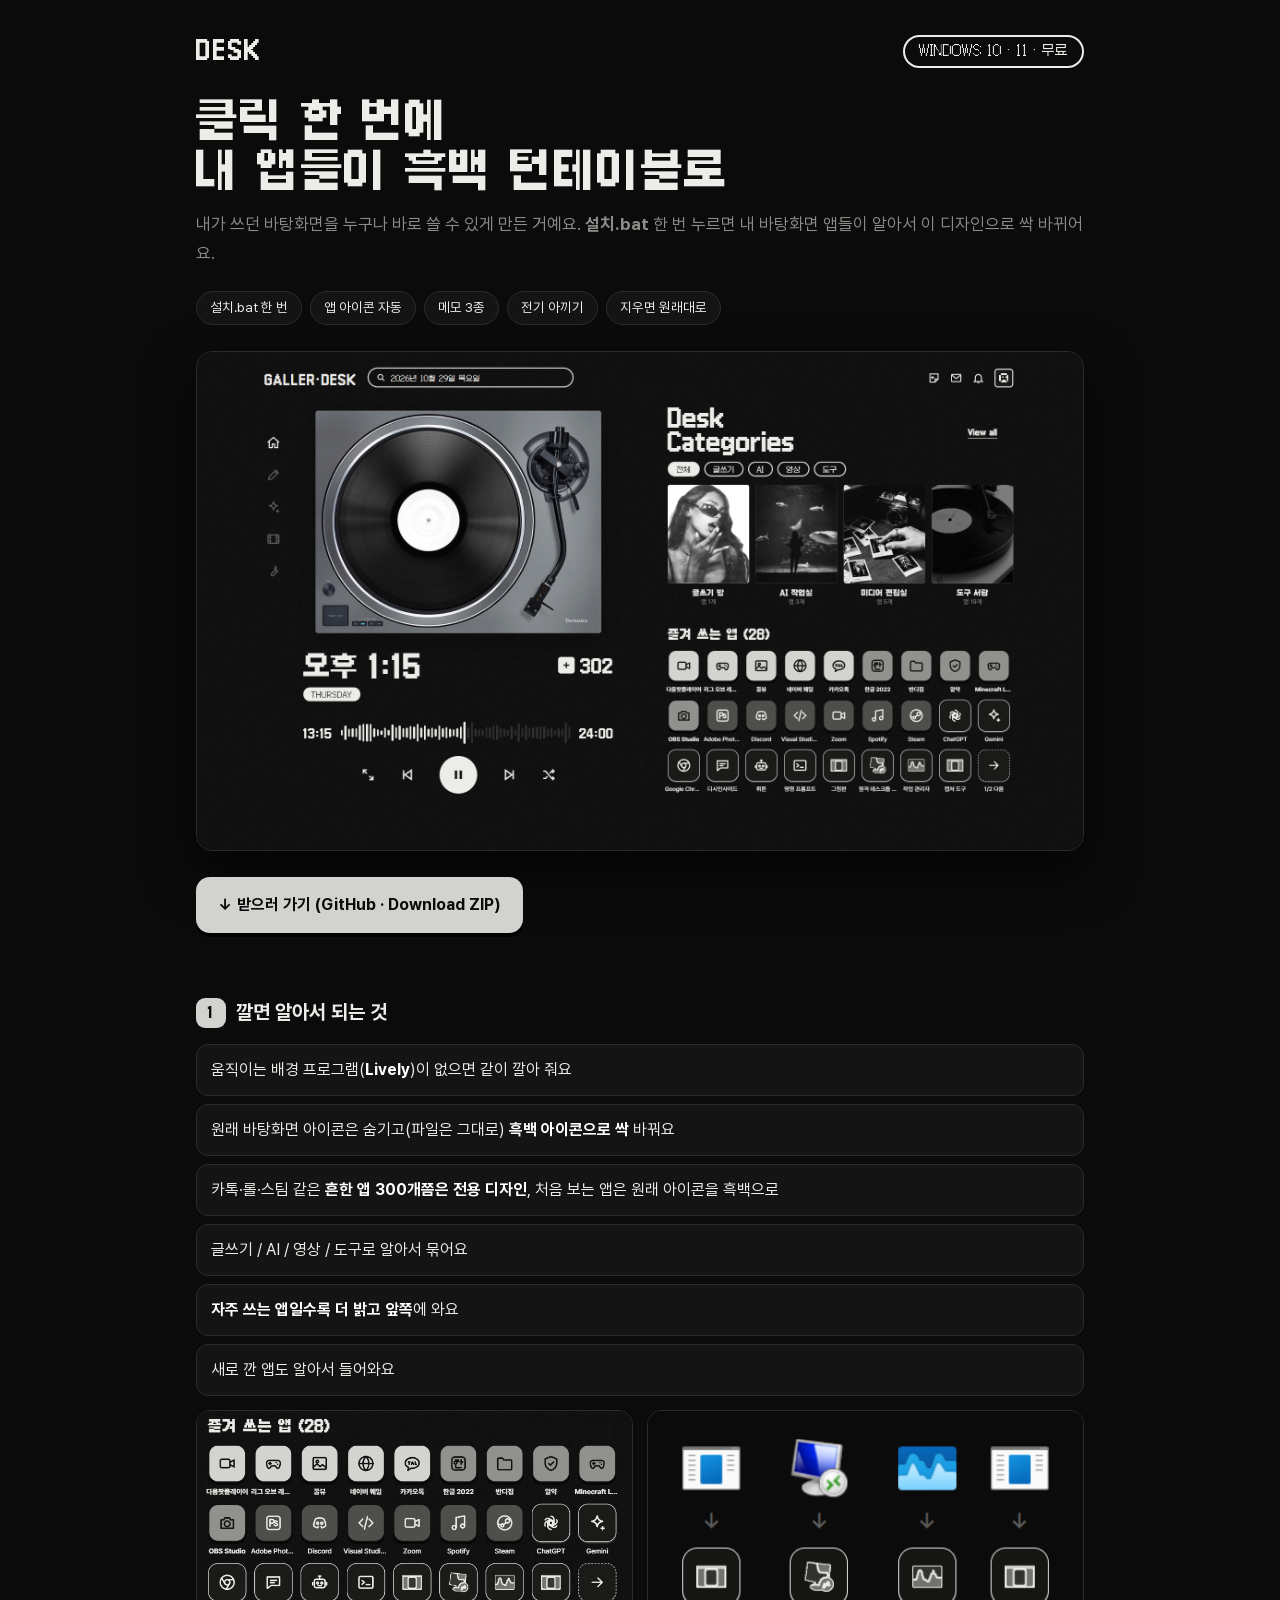
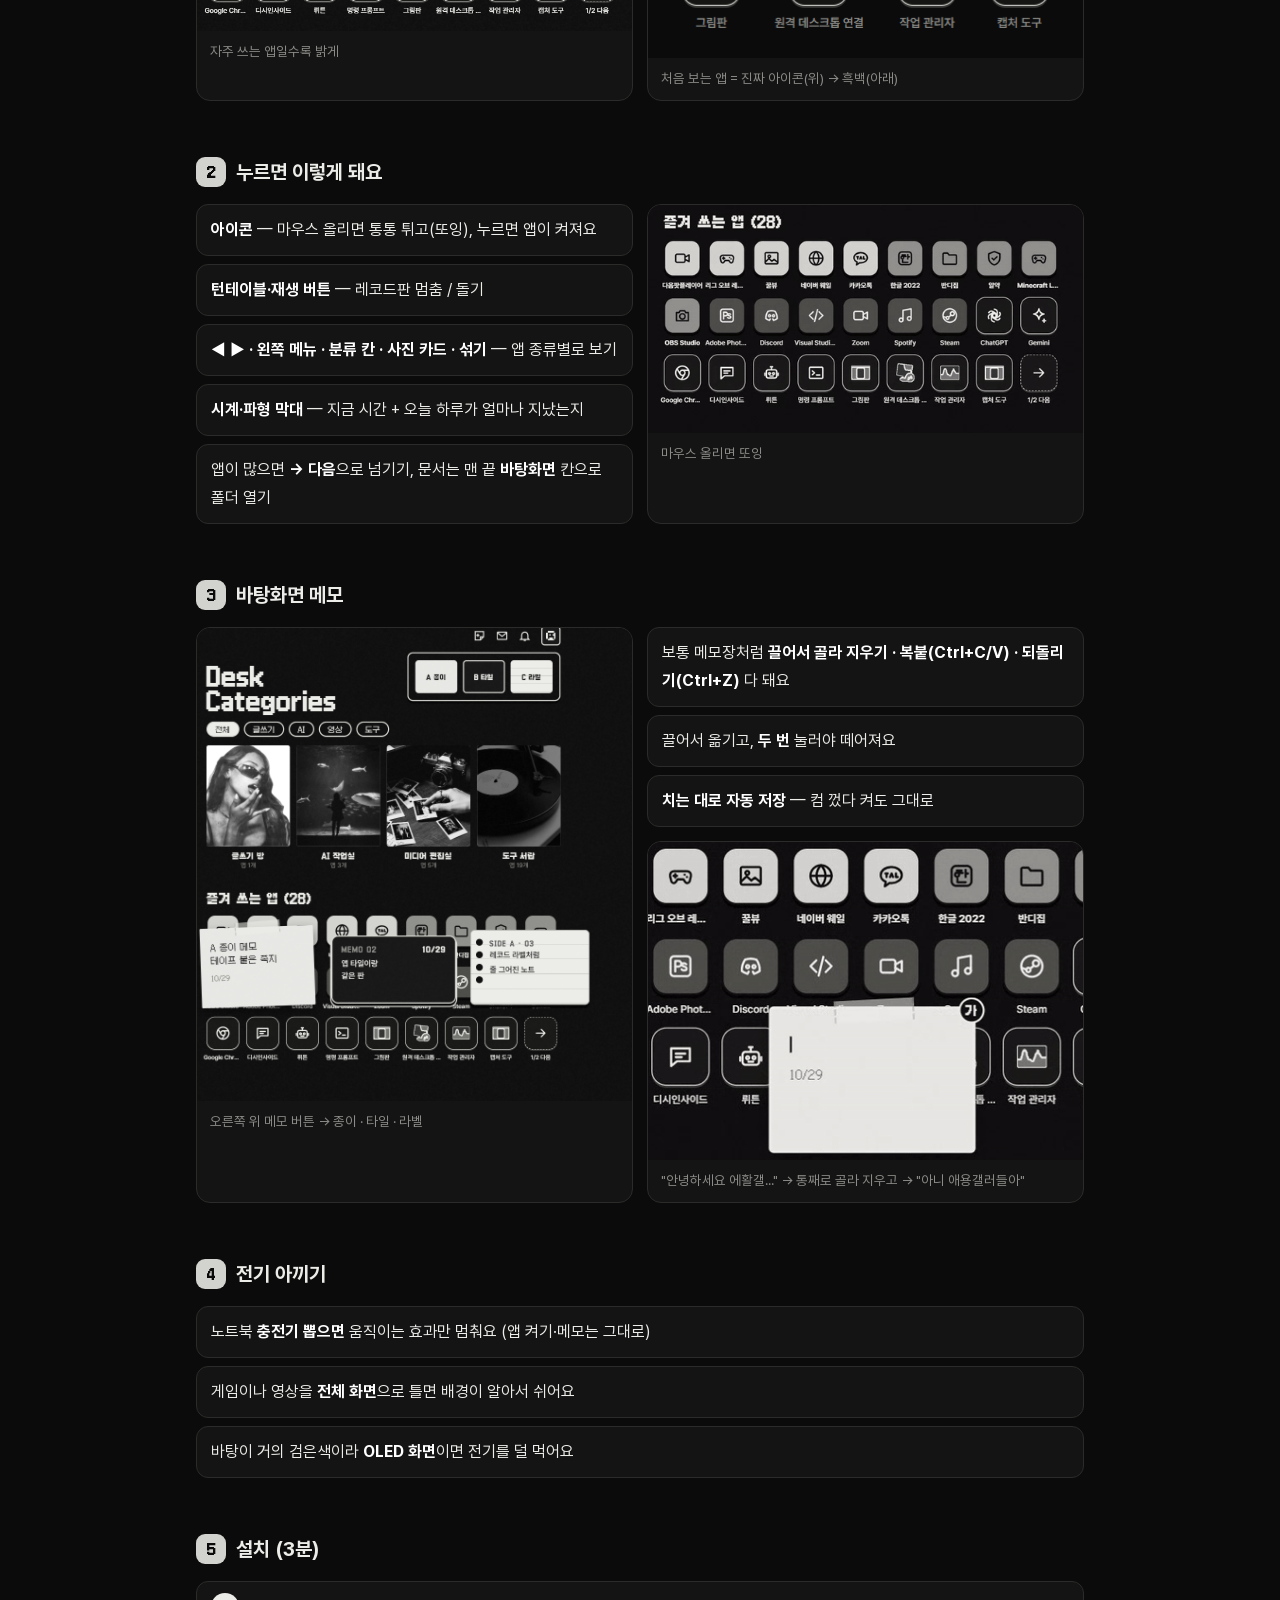
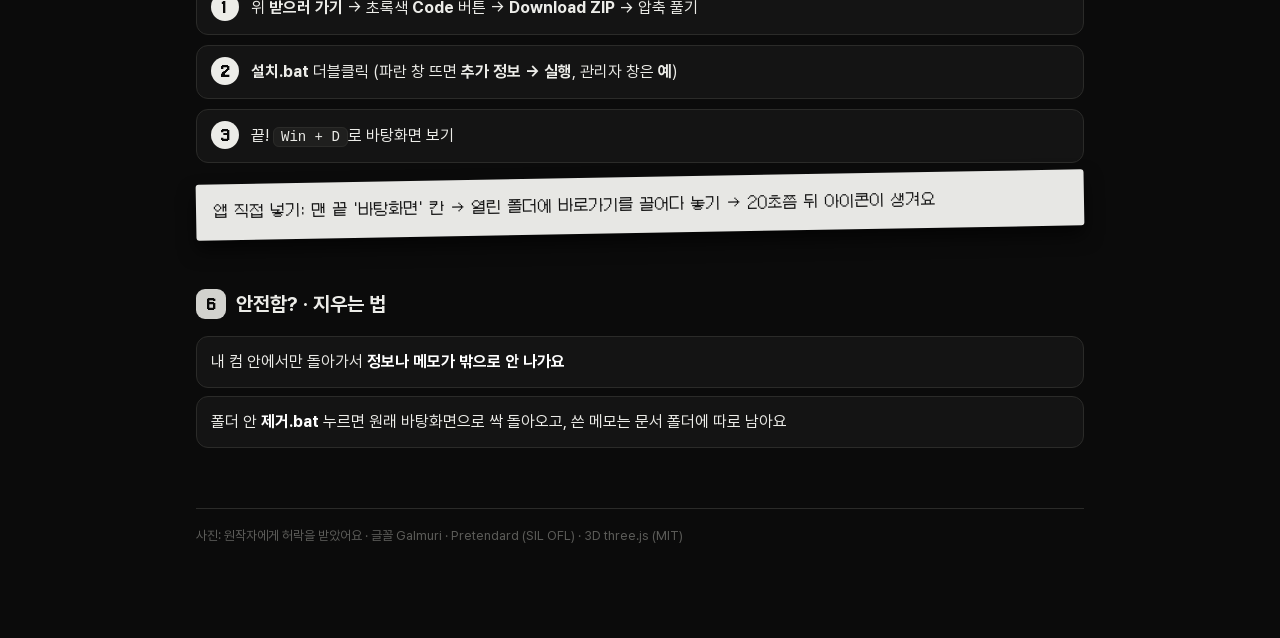
==== docs/index.html @ 6d72b88d "DESK 흑백 턴테이블 바탕화면 첫 배포 - 설치.bat 한 번: Lively 준비, 바탕화면 앱 읽어 흑백 아이콘으로, 실행 도우미, 원래 아이콘 숨김 - 흔한 앱은 전용 선 아" ====
<!doctype html>
<html lang="ko"><head><meta charset="utf-8"><meta name="viewport" content="width=device-width,initial-scale=1">
<title>DESK 바탕화면</title>
<meta name="description" content="깔면 내 바탕화면 앱이 알아서 흑백 아이콘으로 바뀌는 턴테이블 바탕화면">
<style>
@font-face{font-family:Galmuri;src:url(../wallpaper/fonts/Galmuri11-Bold.woff2) format('woff2');font-weight:700}
@font-face{font-family:Galmuri;src:url(../wallpaper/fonts/Galmuri11.woff2) format('woff2');font-weight:400}
@font-face{font-family:Pretendard;src:url(../wallpaper/fonts/Pretendard-Regular.woff2) format('woff2');font-weight:400}
@font-face{font-family:Pretendard;src:url(../wallpaper/fonts/Pretendard-SemiBold.woff2) format('woff2');font-weight:600}
@font-face{font-family:Pretendard;src:url(../wallpaper/fonts/Pretendard-Bold.woff2) format('woff2');font-weight:700}
:root{--bg:#0b0b0b;--card:#141414;--ink:#ececE8;--sub:#8b8b87;--mute:#5c5c59;--line:#2b2b29;--tile:#d2d2ce;--paper:#e7e7e4}
@media (prefers-color-scheme:light){:root:not([data-theme="dark"]){--bg:#0b0b0b}}
*{box-sizing:border-box}
html,body{margin:0;background:var(--bg);color:var(--ink)}
body{font:16px/1.75 Pretendard,"Malgun Gothic",sans-serif;-webkit-font-smoothing:antialiased}
.px{font-family:Galmuri,monospace;-webkit-font-smoothing:none}
.wrap{max-width:920px;margin:0 auto;padding:32px 16px 90px}
header{display:flex;align-items:center;justify-content:space-between;gap:12px;margin-bottom:26px}
.logo{font-size:22px;font-weight:700;letter-spacing:.08em}
.pill{border:2px solid var(--ink);border-radius:999px;padding:3px 14px;font-size:13px;white-space:nowrap}
h1{font-size:clamp(28px,6vw,44px);line-height:1.15;margin:0 0 12px;letter-spacing:-.01em}
.lead{color:var(--sub);font-size:17px;margin:0 0 22px}
.chips{display:flex;flex-wrap:wrap;gap:8px;margin:0 0 26px}
.chips span{background:var(--card);border:1px solid var(--line);border-radius:999px;padding:4px 13px;font-size:13.5px}
.hero{border-radius:16px;overflow:hidden;border:1px solid var(--line);box-shadow:0 20px 50px #000a}
.hero img,figure img{display:block;width:100%;height:auto}
.btn{display:inline-flex;align-items:center;gap:10px;margin:26px 0 8px;background:var(--tile);color:#0b0b0b;text-decoration:none;font-weight:700;padding:14px 22px;border-radius:14px;box-shadow:0 4px 0 #000;font-size:16px}
.btn:hover{transform:translateY(-2px)}
section{margin-top:54px}
h2{font-size:20px;margin:0 0 14px;display:flex;align-items:center;gap:10px}
h2 i{font-style:normal;display:inline-grid;place-items:center;width:30px;height:30px;border-radius:9px;background:var(--tile);color:#0b0b0b;font-size:14px}
ul.list{list-style:none;padding:0;margin:0;display:grid;gap:8px}
ul.list li{background:var(--card);border:1px solid var(--line);border-radius:12px;padding:11px 14px}
ul.list b{color:#fff}
.grid2{display:grid;grid-template-columns:1fr 1fr;gap:14px;margin-top:14px}
figure{margin:0;background:var(--card);border:1px solid var(--line);border-radius:14px;overflow:hidden}
figcaption{padding:9px 13px;font-size:13.5px;color:var(--sub)}
.steps{counter-reset:s;display:grid;gap:10px;padding:0;margin:0;list-style:none}
.steps li{counter-increment:s;position:relative;padding:12px 14px 12px 54px;background:var(--card);border:1px solid var(--line);border-radius:12px}
.steps li::before{content:counter(s);position:absolute;left:14px;top:11px;width:28px;height:28px;border-radius:50%;background:var(--ink);color:#0b0b0b;display:grid;place-items:center;font:700 14px Galmuri,monospace}
.note{background:var(--paper);color:#141414;border-radius:3px;padding:16px 18px;transform:rotate(-1deg);box-shadow:0 10px 18px #0009;font:15px/1.6 Galmuri,monospace;margin-top:14px}
code{background:#1f1f1e;border:1px solid var(--line);border-radius:6px;padding:1px 7px;font-size:14px}
footer{margin-top:60px;color:var(--mute);font-size:13px;border-top:1px solid var(--line);padding-top:16px}
footer a{color:var(--sub)}
@media (max-width:640px){.grid2{grid-template-columns:1fr}}

</style></head><body><div class="wrap">
<header><div class="logo px">DESK</div><div class="pill px">WINDOWS 10 · 11 · 무료</div></header>

<h1 class="px">클릭 한 번에<br>내 앱들이 흑백 턴테이블로</h1>
<p class="lead">내가 쓰던 바탕화면을 누구나 바로 쓸 수 있게 만든 거예요. <b>설치.bat</b> 한 번 누르면 내 바탕화면 앱들이 알아서 이 디자인으로 싹 바뀌어요.</p>
<div class="chips"><span>설치.bat 한 번</span><span>앱 아이콘 자동</span><span>메모 3종</span><span>전기 아끼기</span><span>지우면 원래대로</span></div>
<div class="hero"><img src="1-desk.png" alt="바탕화면 전체 모습"></div>
<a class="btn" href="https://github.com/casajeon-wq/desk">↓ 받으러 가기 (GitHub · Download ZIP)</a>


<section><h2><i class="px">1</i>깔면 알아서 되는 것</h2>
<ul class="list">
<li>움직이는 배경 프로그램(<b>Lively</b>)이 없으면 같이 깔아 줘요</li>
<li>원래 바탕화면 아이콘은 숨기고(파일은 그대로) <b>흑백 아이콘으로 싹</b> 바꿔요</li>
<li>카톡·롤·스팀 같은 <b>흔한 앱 300개쯤은 전용 디자인</b>, 처음 보는 앱은 원래 아이콘을 흑백으로</li>
<li>글쓰기 / AI / 영상 / 도구로 알아서 묶어요</li>
<li><b>자주 쓰는 앱일수록 더 밝고 앞쪽</b>에 와요</li>
<li>새로 깐 앱도 알아서 들어와요</li>
</ul>
<div class="grid2">
<figure><img src="3-icons.png" alt="아이콘 밝기"><figcaption>자주 쓰는 앱일수록 밝게</figcaption></figure>
<figure><img src="4-sep.png" alt="진짜 아이콘을 흑백으로"><figcaption>처음 보는 앱 = 진짜 아이콘(위) → 흑백(아래)</figcaption></figure>
</div></section>

<section><h2><i class="px">2</i>누르면 이렇게 돼요</h2>
<div class="grid2">
<ul class="list">
<li><b>아이콘</b> — 마우스 올리면 통통 튀고(또잉), 누르면 앱이 켜져요</li>
<li><b>턴테이블·재생 버튼</b> — 레코드판 멈춤 / 돌기</li>
<li><b>◀ ▶ · 왼쪽 메뉴 · 분류 칸 · 사진 카드 · 섞기</b> — 앱 종류별로 보기</li>
<li><b>시계·파형 막대</b> — 지금 시간 + 오늘 하루가 얼마나 지났는지</li>
<li>앱이 많으면 <b>→ 다음</b>으로 넘기기, 문서는 맨 끝 <b>바탕화면</b> 칸으로 폴더 열기</li>
</ul>
<figure><img src="5-boing.gif" alt="또잉 움짤"><figcaption>마우스 올리면 또잉</figcaption></figure>
</div></section>

<section><h2><i class="px">3</i>바탕화면 메모</h2>
<div class="grid2">
<figure><img src="2-memo.png" alt="메모 세 종류"><figcaption>오른쪽 위 메모 버튼 → 종이 · 타일 · 라벨</figcaption></figure>
<div>
<ul class="list">
<li>보통 메모장처럼 <b>끌어서 골라 지우기 · 복붙(Ctrl+C/V) · 되돌리기(Ctrl+Z)</b> 다 돼요</li>
<li>끌어서 옮기고, <b>두 번</b> 눌러야 떼어져요</li>
<li><b>치는 대로 자동 저장</b> — 컴 껐다 켜도 그대로</li>
</ul>
<figure style="margin-top:14px"><img src="6-memo.gif" alt="메모 쓰기 움짤"><figcaption>"안녕하세요 에활갤..." → 통째로 골라 지우고 → "아니 애용갤러들아"</figcaption></figure>
</div></div></section>

<section><h2><i class="px">4</i>전기 아끼기</h2>
<ul class="list">
<li>노트북 <b>충전기 뽑으면</b> 움직이는 효과만 멈춰요 (앱 켜기·메모는 그대로)</li>
<li>게임이나 영상을 <b>전체 화면</b>으로 틀면 배경이 알아서 쉬어요</li>
<li>바탕이 거의 검은색이라 <b>OLED 화면</b>이면 전기를 덜 먹어요</li>
</ul></section>

<section><h2><i class="px">5</i>설치 (3분)</h2>
<ol class="steps">
<li>위 <b>받으러 가기</b> → 초록색 <b>Code</b> 버튼 → <b>Download ZIP</b> → 압축 풀기</li>
<li><b>설치.bat</b> 더블클릭 (파란 창 뜨면 <b>추가 정보 → 실행</b>, 관리자 창은 <b>예</b>)</li>
<li>끝! <code>Win + D</code>로 바탕화면 보기</li>
</ol>
<div class="note">앱 직접 넣기: 맨 끝 '바탕화면' 칸 → 열린 폴더에 바로가기를 끌어다 놓기 → 20초쯤 뒤 아이콘이 생겨요</div>
</section>

<section><h2><i class="px">6</i>안전함? · 지우는 법</h2>
<ul class="list">
<li>내 컴 안에서만 돌아가서 <b>정보나 메모가 밖으로 안 나가요</b></li>
<li>폴더 안 <b>제거.bat</b> 누르면 원래 바탕화면으로 싹 돌아오고, 쓴 메모는 문서 폴더에 따로 남아요</li>
</ul></section>

<footer>사진: 원작자에게 허락을 받았어요 · 글꼴 Galmuri · Pretendard (SIL OFL) · 3D three.js (MIT)</footer>
</div></body></html>
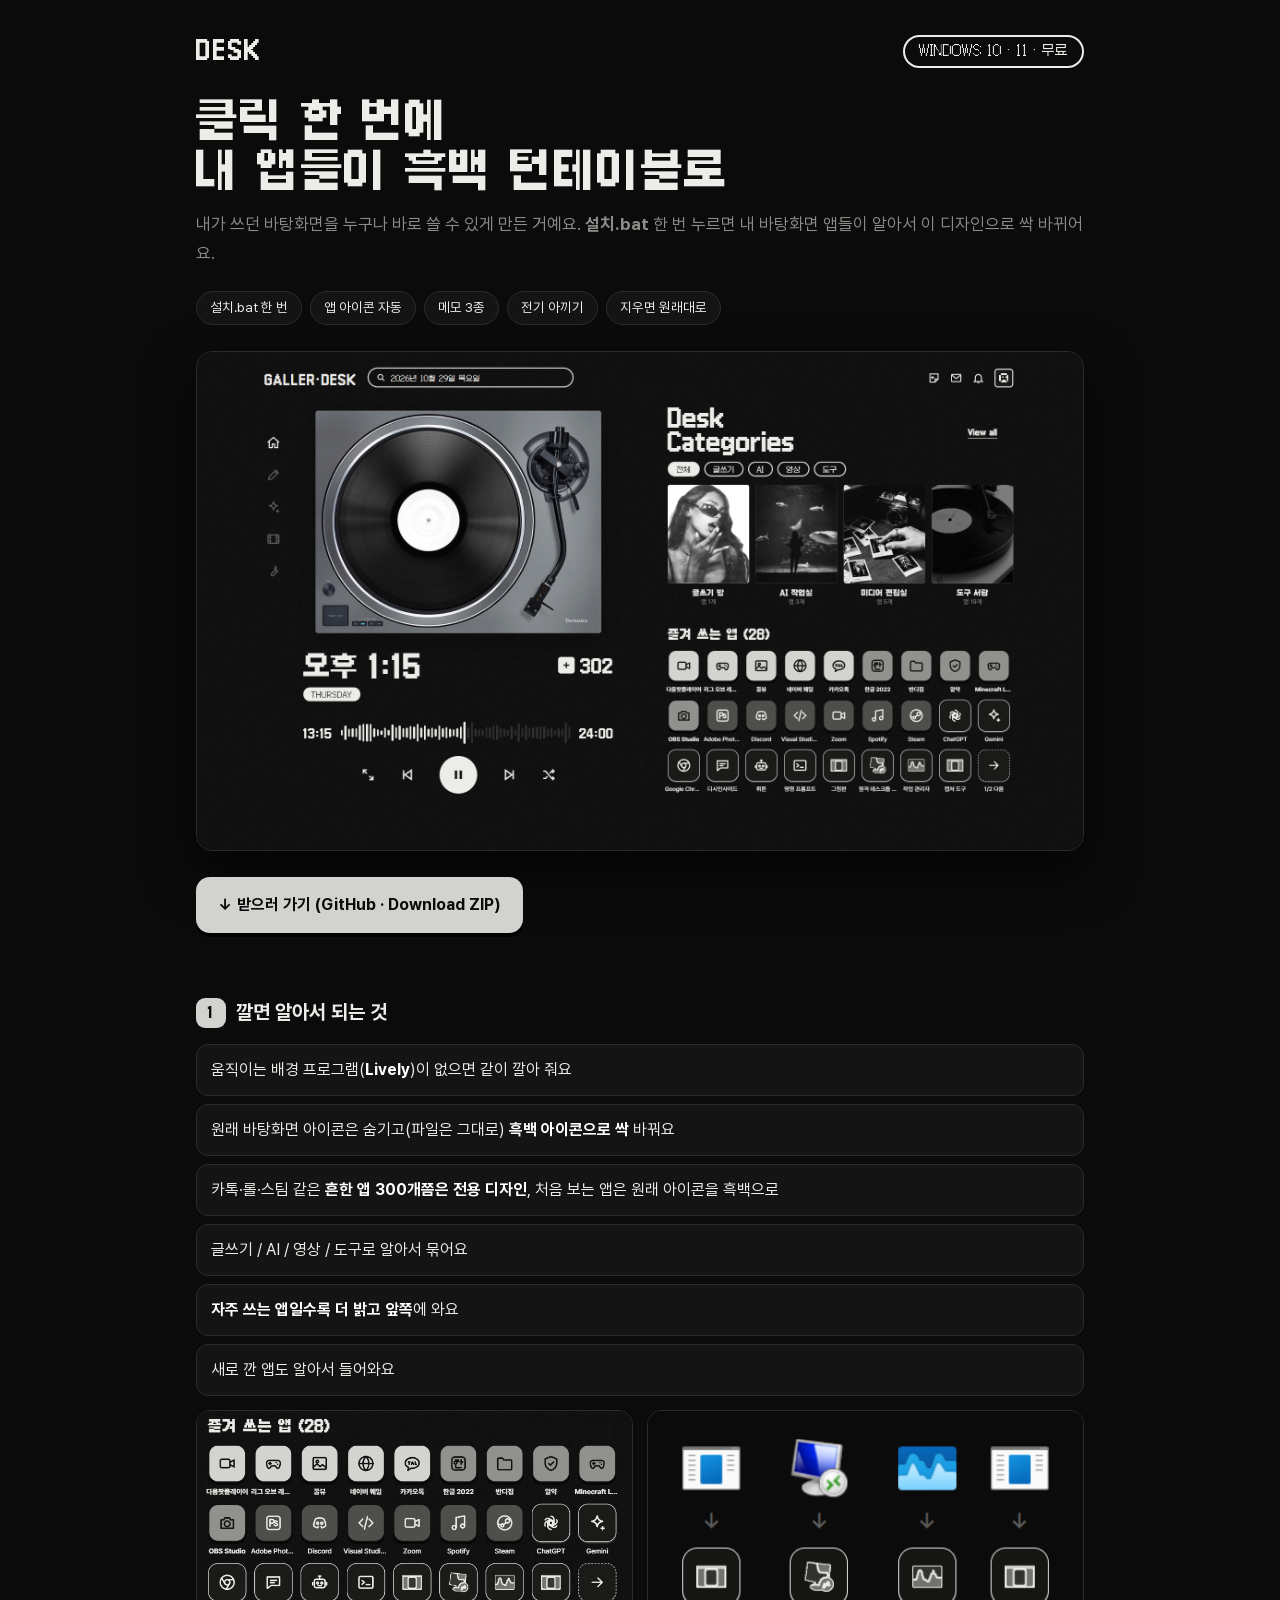
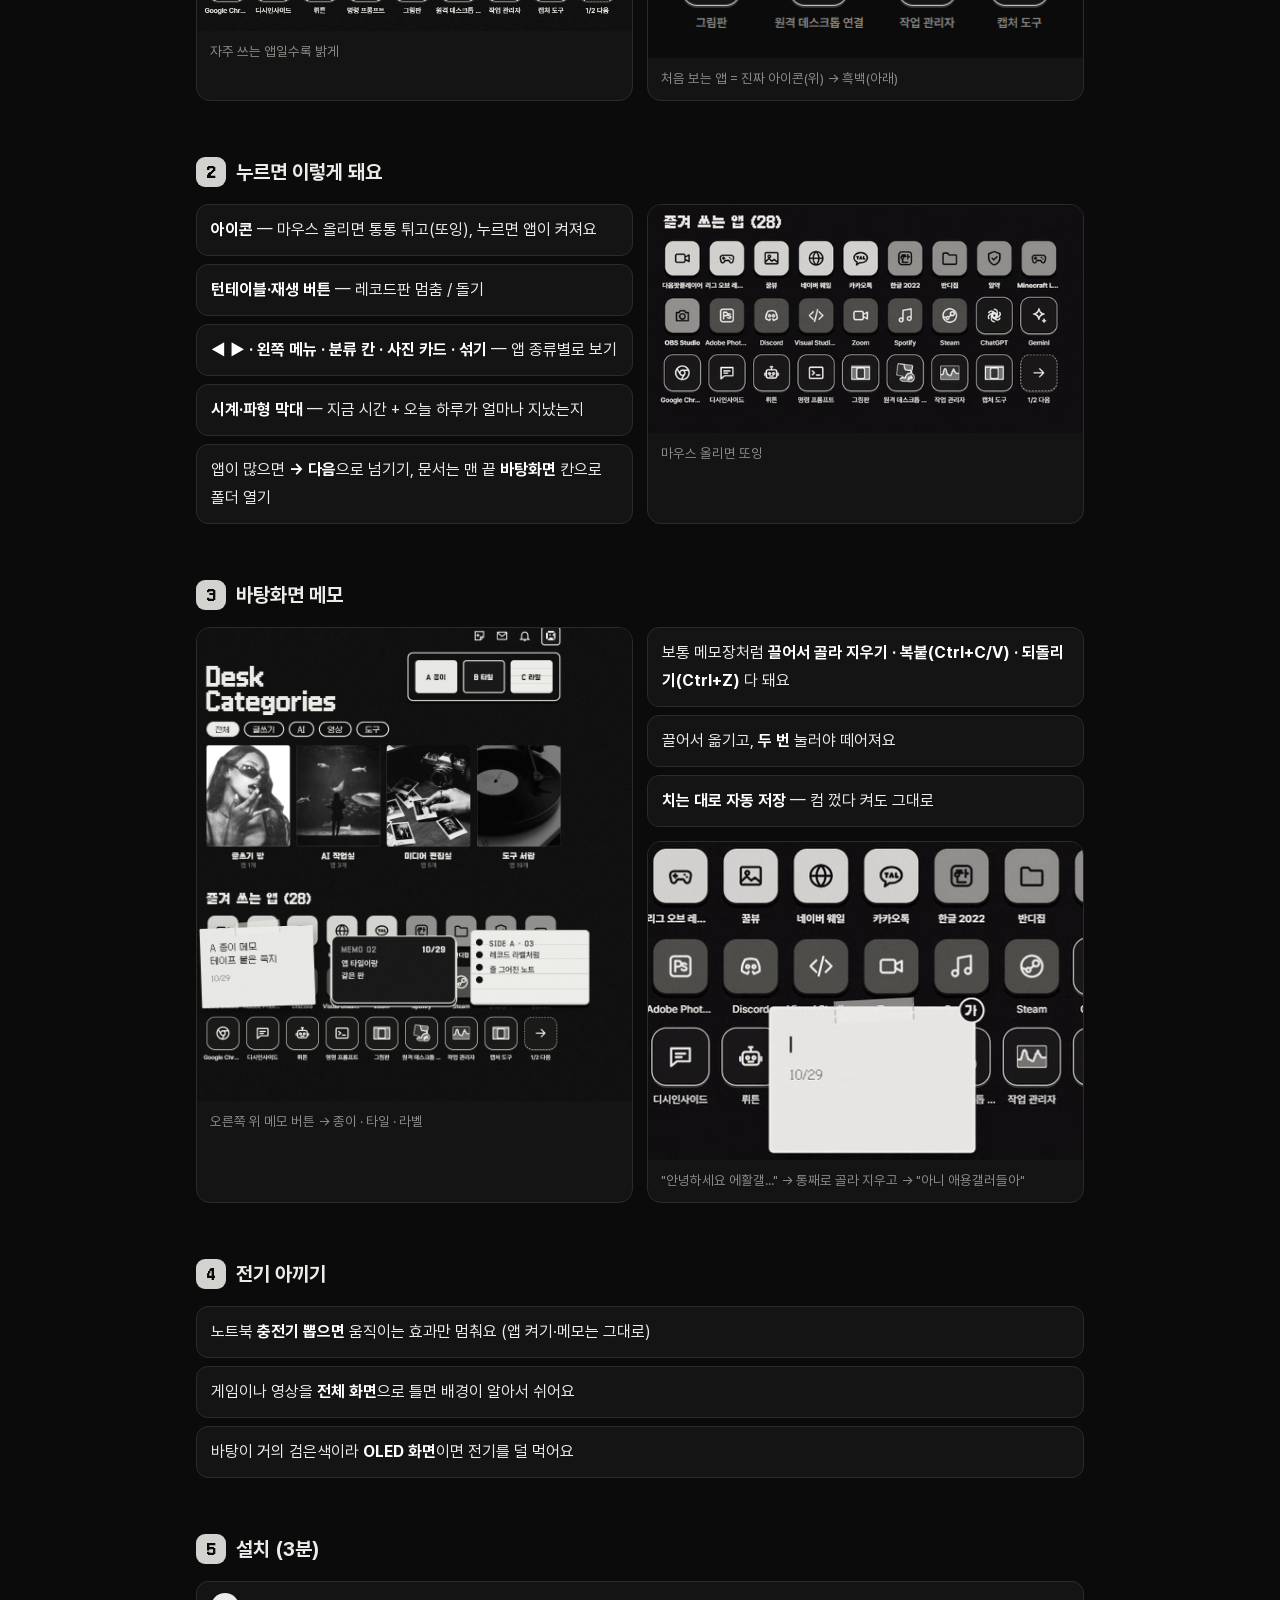
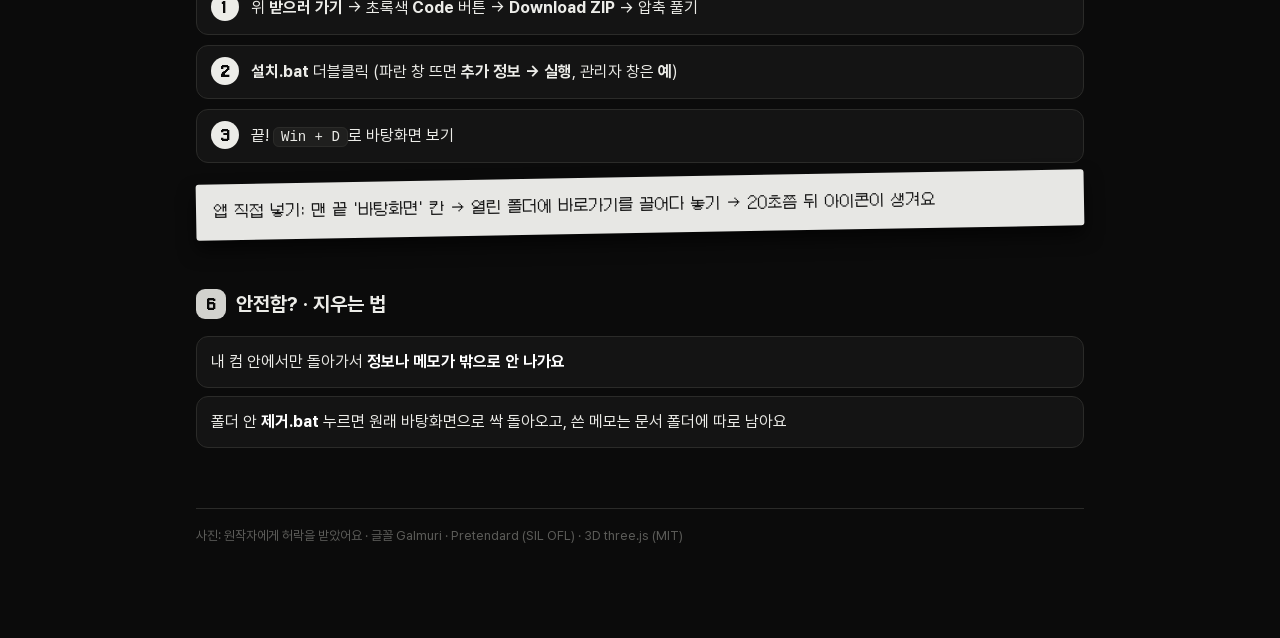
==== commit 66380273: "소개 페이지 글꼴을 docs 안에 넣기 (GitHub Pages에서 보이게) Co-Authored-By: Claude Opus 5.5 <noreply@anthropic.com>" ====
--- a/docs/index.html
+++ b/docs/index.html
@@ -3,11 +3,11 @@
 <title>DESK 바탕화면</title>
 <meta name="description" content="깔면 내 바탕화면 앱이 알아서 흑백 아이콘으로 바뀌는 턴테이블 바탕화면">
 <style>
-@font-face{font-family:Galmuri;src:url(../wallpaper/fonts/Galmuri11-Bold.woff2) format('woff2');font-weight:700}
-@font-face{font-family:Galmuri;src:url(../wallpaper/fonts/Galmuri11.woff2) format('woff2');font-weight:400}
-@font-face{font-family:Pretendard;src:url(../wallpaper/fonts/Pretendard-Regular.woff2) format('woff2');font-weight:400}
-@font-face{font-family:Pretendard;src:url(../wallpaper/fonts/Pretendard-SemiBold.woff2) format('woff2');font-weight:600}
-@font-face{font-family:Pretendard;src:url(../wallpaper/fonts/Pretendard-Bold.woff2) format('woff2');font-weight:700}
+@font-face{font-family:Galmuri;src:url(fonts/Galmuri11-Bold.woff2) format('woff2');font-weight:700}
+@font-face{font-family:Galmuri;src:url(fonts/Galmuri11.woff2) format('woff2');font-weight:400}
+@font-face{font-family:Pretendard;src:url(fonts/Pretendard-Regular.woff2) format('woff2');font-weight:400}
+@font-face{font-family:Pretendard;src:url(fonts/Pretendard-SemiBold.woff2) format('woff2');font-weight:600}
+@font-face{font-family:Pretendard;src:url(fonts/Pretendard-Bold.woff2) format('woff2');font-weight:700}
 :root{--bg:#0b0b0b;--card:#141414;--ink:#ececE8;--sub:#8b8b87;--mute:#5c5c59;--line:#2b2b29;--tile:#d2d2ce;--paper:#e7e7e4}
 @media (prefers-color-scheme:light){:root:not([data-theme="dark"]){--bg:#0b0b0b}}
 *{box-sizing:border-box}
